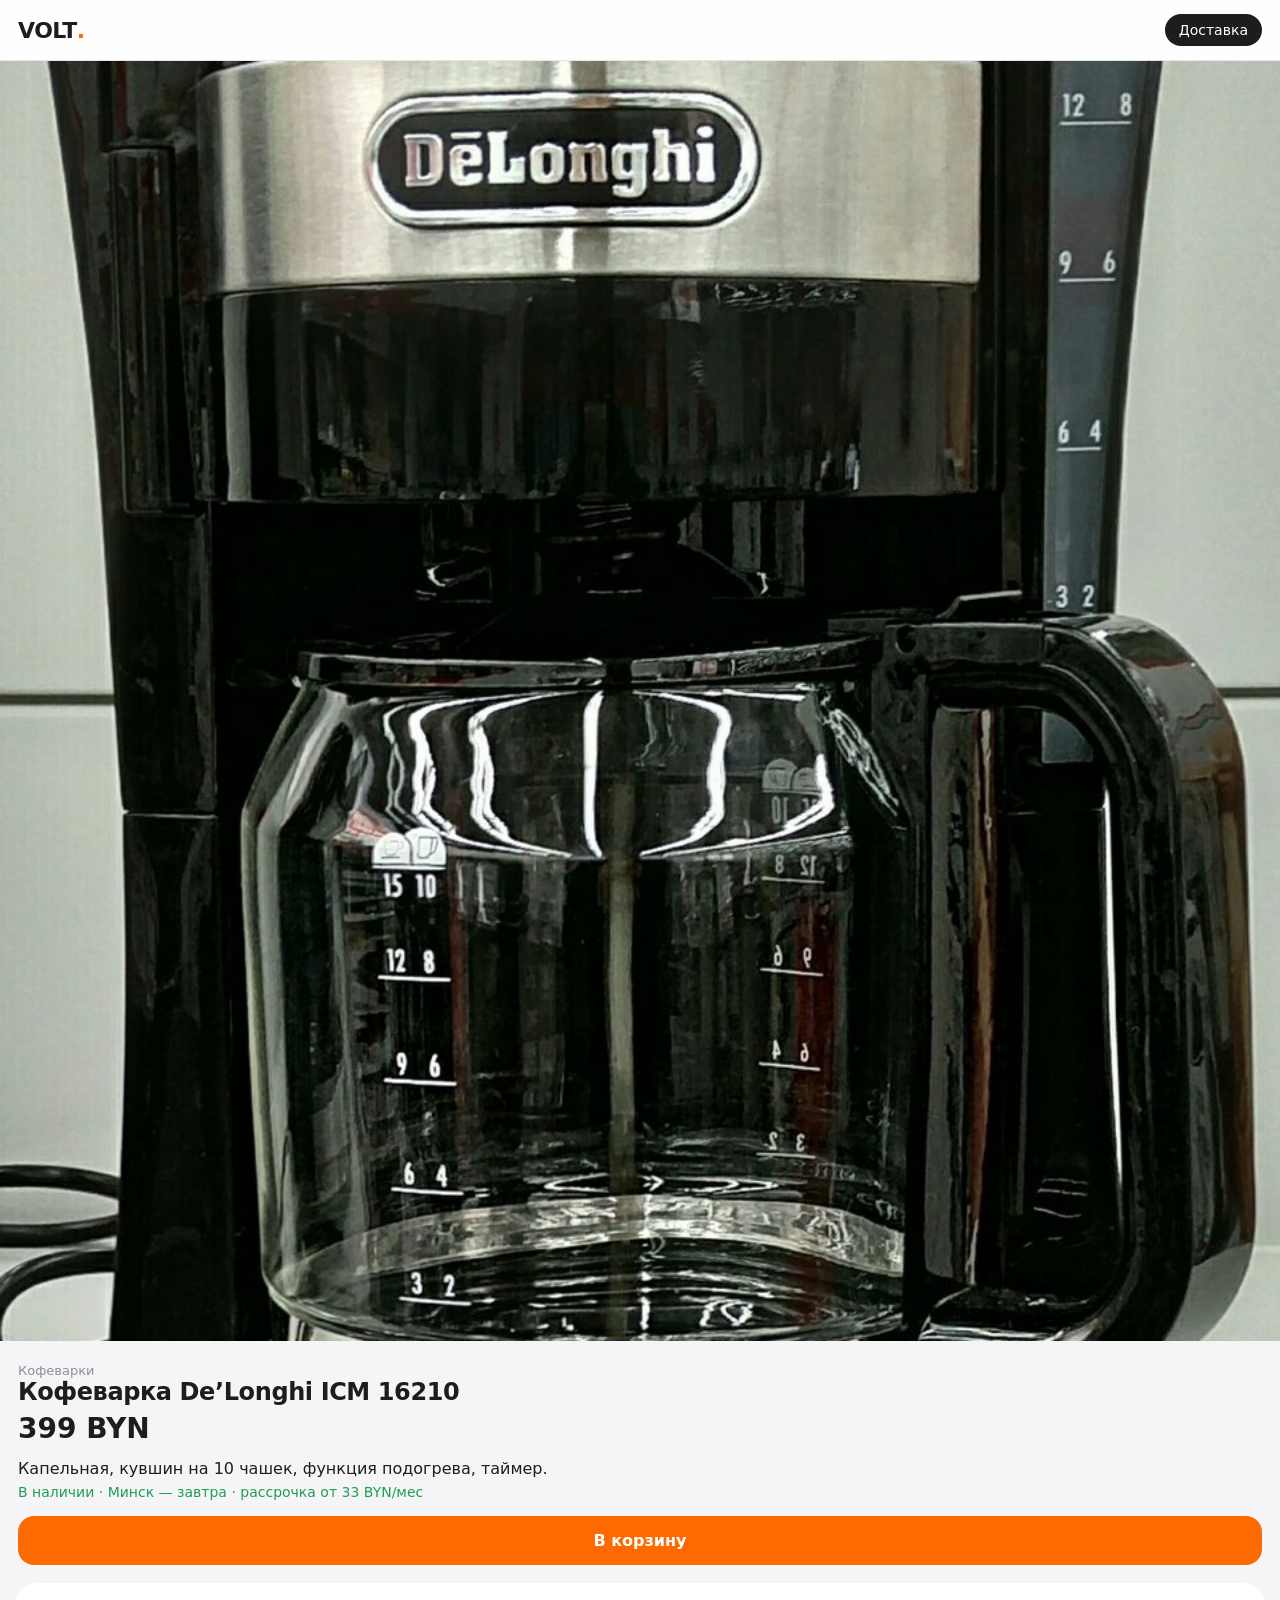
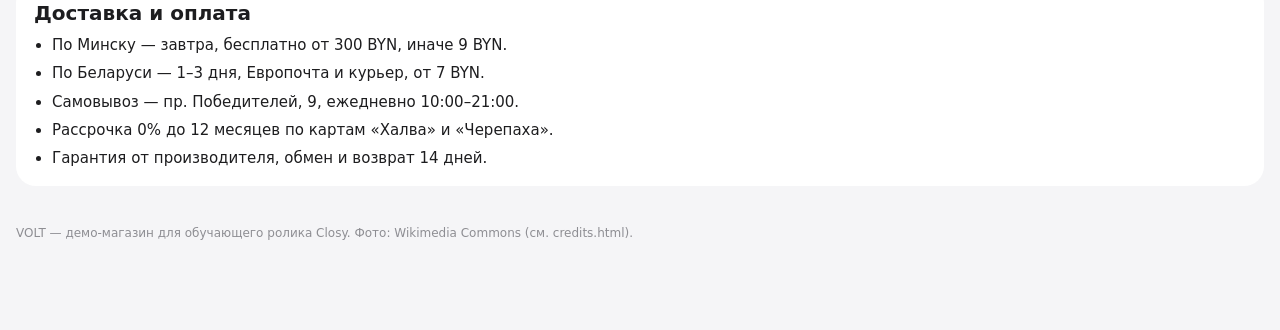
==== coffee.html @ 4ae11d11 "VOLT demo store for Closy tutorial" ====
<!doctype html><html lang="ru"><head><meta charset="utf-8"><meta name="viewport" content="width=device-width,initial-scale=1"><title>Кофеварка De’Longhi ICM 16210 — VOLT</title><link rel="stylesheet" href="style.css"></head><body><header><a class="logo" href="index.html">VOLT<b>.</b></a><a class="cart" href="delivery.html">Доставка</a></header><div class="pd"><img src="img/coffee.jpg" alt="Кофеварка De’Longhi ICM 16210"><div class="b"><div style="color:#8e8e93;font-size:13px">Кофеварки</div><h1>Кофеварка De’Longhi ICM 16210</h1><div class="pr">399 BYN</div><p style="margin-top:12px;line-height:1.45">Капельная, кувшин на 10 чашек, функция подогрева, таймер.</p><p class="dl" style="font-size:14px">В наличии · Минск — завтра · рассрочка от 33 BYN/мес</p><a class="btn" href="delivery.html">В корзину</a></div></div><div class="info"><h2>Доставка и оплата</h2><ul><li>По Минску — завтра, бесплатно от 300 BYN, иначе 9 BYN.</li><li>По Беларуси — 1–3 дня, Европочта и курьер, от 7 BYN.</li><li>Самовывоз — пр. Победителей, 9, ежедневно 10:00–21:00.</li><li>Рассрочка 0% до 12 месяцев по картам «Халва» и «Черепаха».</li><li>Гарантия от производителя, обмен и возврат 14 дней.</li></ul></div><footer>VOLT — демо-магазин для обучающего ролика Closy. Фото: Wikimedia Commons (см. credits.html).</footer><!--CLOSY--></body></html>
---- style.css ----
*{box-sizing:border-box;margin:0;padding:0}body{font-family:-apple-system,"Inter",system-ui,sans-serif;background:#f5f5f7;color:#1d1d1f;-webkit-font-smoothing:antialiased}
a{color:inherit;text-decoration:none}header{position:sticky;top:0;z-index:5;background:rgba(255,255,255,.86);backdrop-filter:blur(20px);display:flex;align-items:center;justify-content:space-between;padding:14px 18px;border-bottom:1px solid #e5e5ea}
.logo{font-weight:800;font-size:22px;letter-spacing:-.5px}.logo b{color:#ff6a00}.cart{font-size:14px;background:#1d1d1f;color:#fff;padding:8px 14px;border-radius:20px}
.hero{margin:16px;border-radius:24px;padding:26px 22px;background:linear-gradient(135deg,#1d1d1f,#3a3a3c);color:#fff}.hero h1{font-size:30px;line-height:1.1;letter-spacing:-.8px}.hero p{opacity:.75;margin-top:10px;font-size:15px}
.tags{display:flex;gap:8px;padding:0 16px 6px;overflow:auto}.tags span{white-space:nowrap;background:#fff;border-radius:16px;padding:8px 12px;font-size:14px}
.grid{display:grid;grid-template-columns:1fr 1fr;gap:12px;padding:12px 16px 30px}.card{background:#fff;border-radius:20px;overflow:hidden}.card .im{aspect-ratio:1;background:#fff;display:flex;align-items:center;justify-content:center}
.card img{width:100%;height:100%;object-fit:cover}.card .b{padding:10px 12px 14px}.card h3{font-size:14px;font-weight:600;line-height:1.25;min-height:36px}.pr{font-size:18px;font-weight:800;margin-top:6px}.old{display:block;color:#8e8e93;text-decoration:line-through;font-size:13px;font-weight:500}
.dl{font-size:12px;color:#1f9d55;margin-top:4px}.info{margin:0 16px 20px;background:#fff;border-radius:20px;padding:18px}.info h2{font-size:20px;margin-bottom:10px}.info li{margin:8px 0 0 18px;font-size:15px;line-height:1.35}
.pd img{width:100%;aspect-ratio:1;object-fit:cover;background:#fff}.pd .b{padding:18px}.pd h1{font-size:24px;letter-spacing:-.4px}.pd .pr{font-size:28px}.btn{display:block;text-align:center;background:#ff6a00;color:#fff;border-radius:16px;padding:15px;font-weight:700;margin-top:16px}
footer{padding:20px 16px 90px;color:#8e8e93;font-size:12px}
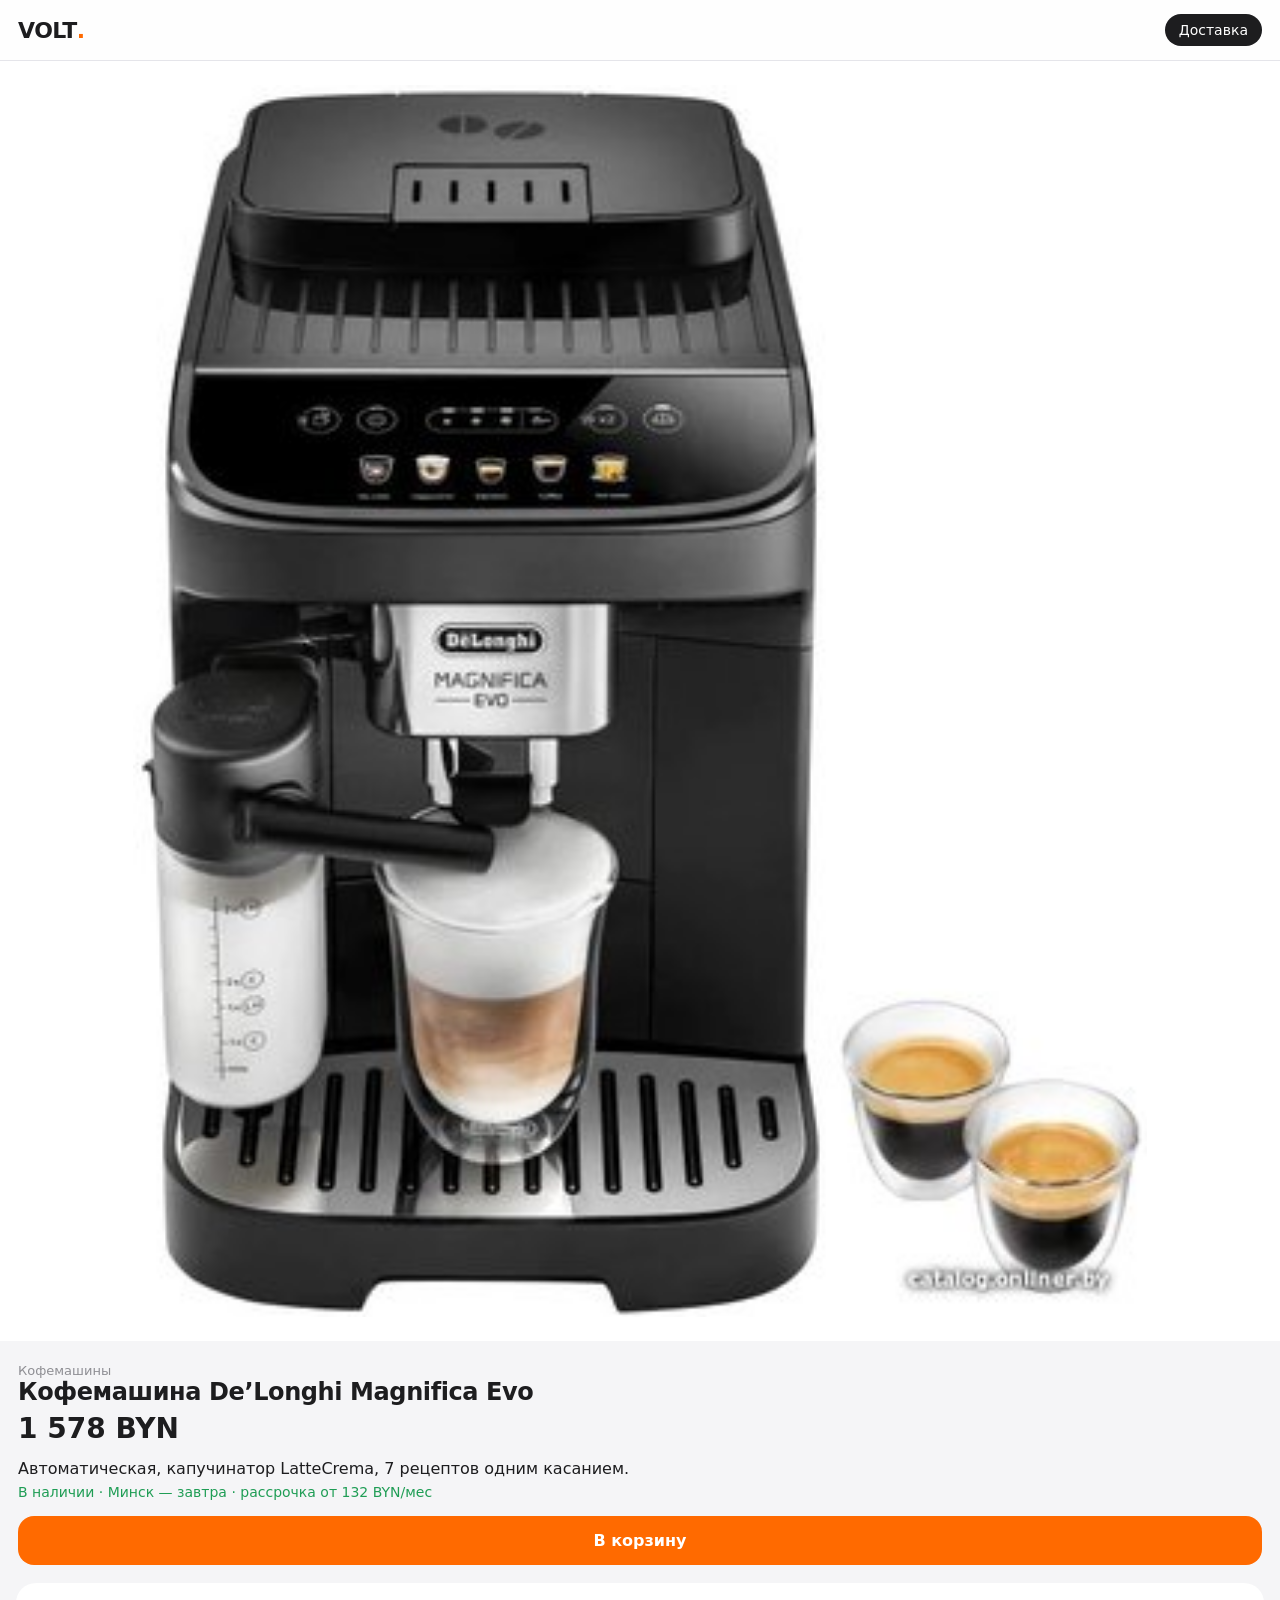
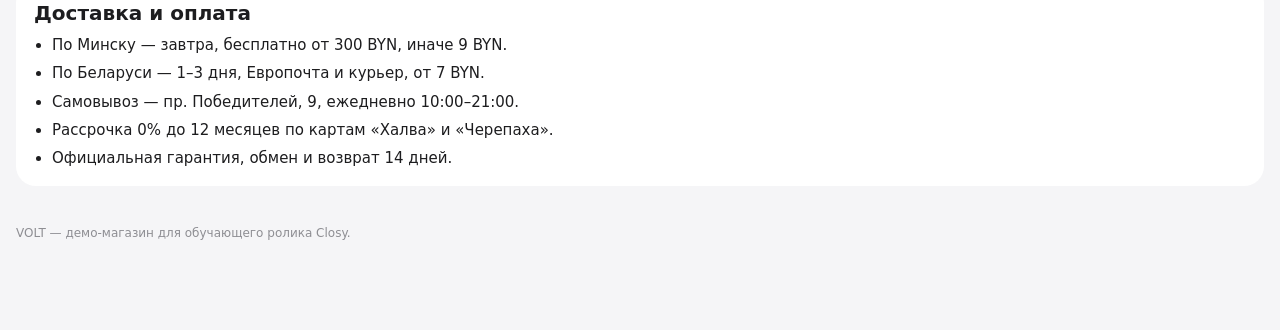
==== commit 269c0a5d: "Real current products with store photos" ====
--- a/coffee.html
+++ b/coffee.html
@@ -1 +1 @@
-<!doctype html><html lang="ru"><head><meta charset="utf-8"><meta name="viewport" content="width=device-width,initial-scale=1"><title>Кофеварка De’Longhi ICM 16210 — VOLT</title><link rel="stylesheet" href="style.css"></head><body><header><a class="logo" href="index.html">VOLT<b>.</b></a><a class="cart" href="delivery.html">Доставка</a></header><div class="pd"><img src="img/coffee.jpg" alt="Кофеварка De’Longhi ICM 16210"><div class="b"><div style="color:#8e8e93;font-size:13px">Кофеварки</div><h1>Кофеварка De’Longhi ICM 16210</h1><div class="pr">399 BYN</div><p style="margin-top:12px;line-height:1.45">Капельная, кувшин на 10 чашек, функция подогрева, таймер.</p><p class="dl" style="font-size:14px">В наличии · Минск — завтра · рассрочка от 33 BYN/мес</p><a class="btn" href="delivery.html">В корзину</a></div></div><div class="info"><h2>Доставка и оплата</h2><ul><li>По Минску — завтра, бесплатно от 300 BYN, иначе 9 BYN.</li><li>По Беларуси — 1–3 дня, Европочта и курьер, от 7 BYN.</li><li>Самовывоз — пр. Победителей, 9, ежедневно 10:00–21:00.</li><li>Рассрочка 0% до 12 месяцев по картам «Халва» и «Черепаха».</li><li>Гарантия от производителя, обмен и возврат 14 дней.</li></ul></div><footer>VOLT — демо-магазин для обучающего ролика Closy. Фото: Wikimedia Commons (см. credits.html).</footer><!--CLOSY--></body></html>+<!doctype html><html lang="ru"><head><meta charset="utf-8"><meta name="viewport" content="width=device-width,initial-scale=1"><title>Кофемашина De’Longhi Magnifica Evo — VOLT</title><link rel="stylesheet" href="style.css"></head><body><header><a class="logo" href="index.html">VOLT<b>.</b></a><a class="cart" href="delivery.html">Доставка</a></header><div class="pd"><img src="img/coffee.jpg" alt="Кофемашина De’Longhi Magnifica Evo"><div class="b"><div style="color:#8e8e93;font-size:13px">Кофемашины</div><h1>Кофемашина De’Longhi Magnifica Evo</h1><div class="pr">1 578 BYN</div><p style="margin-top:12px;line-height:1.45">Автоматическая, капучинатор LatteCrema, 7 рецептов одним касанием.</p><p class="dl" style="font-size:14px">В наличии · Минск — завтра · рассрочка от 132 BYN/мес</p><a class="btn" href="delivery.html">В корзину</a></div></div><div class="info"><h2>Доставка и оплата</h2><ul><li>По Минску — завтра, бесплатно от 300 BYN, иначе 9 BYN.</li><li>По Беларуси — 1–3 дня, Европочта и курьер, от 7 BYN.</li><li>Самовывоз — пр. Победителей, 9, ежедневно 10:00–21:00.</li><li>Рассрочка 0% до 12 месяцев по картам «Халва» и «Черепаха».</li><li>Официальная гарантия, обмен и возврат 14 дней.</li></ul></div><footer>VOLT — демо-магазин для обучающего ролика Closy.</footer><!--CLOSY--></body></html>
--- a/style.css
+++ b/style.css
@@ -4,7 +4,7 @@
 .hero{margin:16px;border-radius:24px;padding:26px 22px;background:linear-gradient(135deg,#1d1d1f,#3a3a3c);color:#fff}.hero h1{font-size:30px;line-height:1.1;letter-spacing:-.8px}.hero p{opacity:.75;margin-top:10px;font-size:15px}
 .tags{display:flex;gap:8px;padding:0 16px 6px;overflow:auto}.tags span{white-space:nowrap;background:#fff;border-radius:16px;padding:8px 12px;font-size:14px}
 .grid{display:grid;grid-template-columns:1fr 1fr;gap:12px;padding:12px 16px 30px}.card{background:#fff;border-radius:20px;overflow:hidden}.card .im{aspect-ratio:1;background:#fff;display:flex;align-items:center;justify-content:center}
-.card img{width:100%;height:100%;object-fit:cover}.card .b{padding:10px 12px 14px}.card h3{font-size:14px;font-weight:600;line-height:1.25;min-height:36px}.pr{font-size:18px;font-weight:800;margin-top:6px}.old{display:block;color:#8e8e93;text-decoration:line-through;font-size:13px;font-weight:500}
+.card img{width:86%;height:86%;object-fit:contain}.card .b{padding:10px 12px 14px}.card h3{font-size:14px;font-weight:600;line-height:1.25;min-height:36px}.pr{font-size:18px;font-weight:800;margin-top:6px}.old{display:block;color:#8e8e93;text-decoration:line-through;font-size:13px;font-weight:500}
 .dl{font-size:12px;color:#1f9d55;margin-top:4px}.info{margin:0 16px 20px;background:#fff;border-radius:20px;padding:18px}.info h2{font-size:20px;margin-bottom:10px}.info li{margin:8px 0 0 18px;font-size:15px;line-height:1.35}
-.pd img{width:100%;aspect-ratio:1;object-fit:cover;background:#fff}.pd .b{padding:18px}.pd h1{font-size:24px;letter-spacing:-.4px}.pd .pr{font-size:28px}.btn{display:block;text-align:center;background:#ff6a00;color:#fff;border-radius:16px;padding:15px;font-weight:700;margin-top:16px}
+.pd img{width:100%;aspect-ratio:1;object-fit:contain;background:#fff;padding:24px}.pd .b{padding:18px}.pd h1{font-size:24px;letter-spacing:-.4px}.pd .pr{font-size:28px}.btn{display:block;text-align:center;background:#ff6a00;color:#fff;border-radius:16px;padding:15px;font-weight:700;margin-top:16px}
 footer{padding:20px 16px 90px;color:#8e8e93;font-size:12px}
